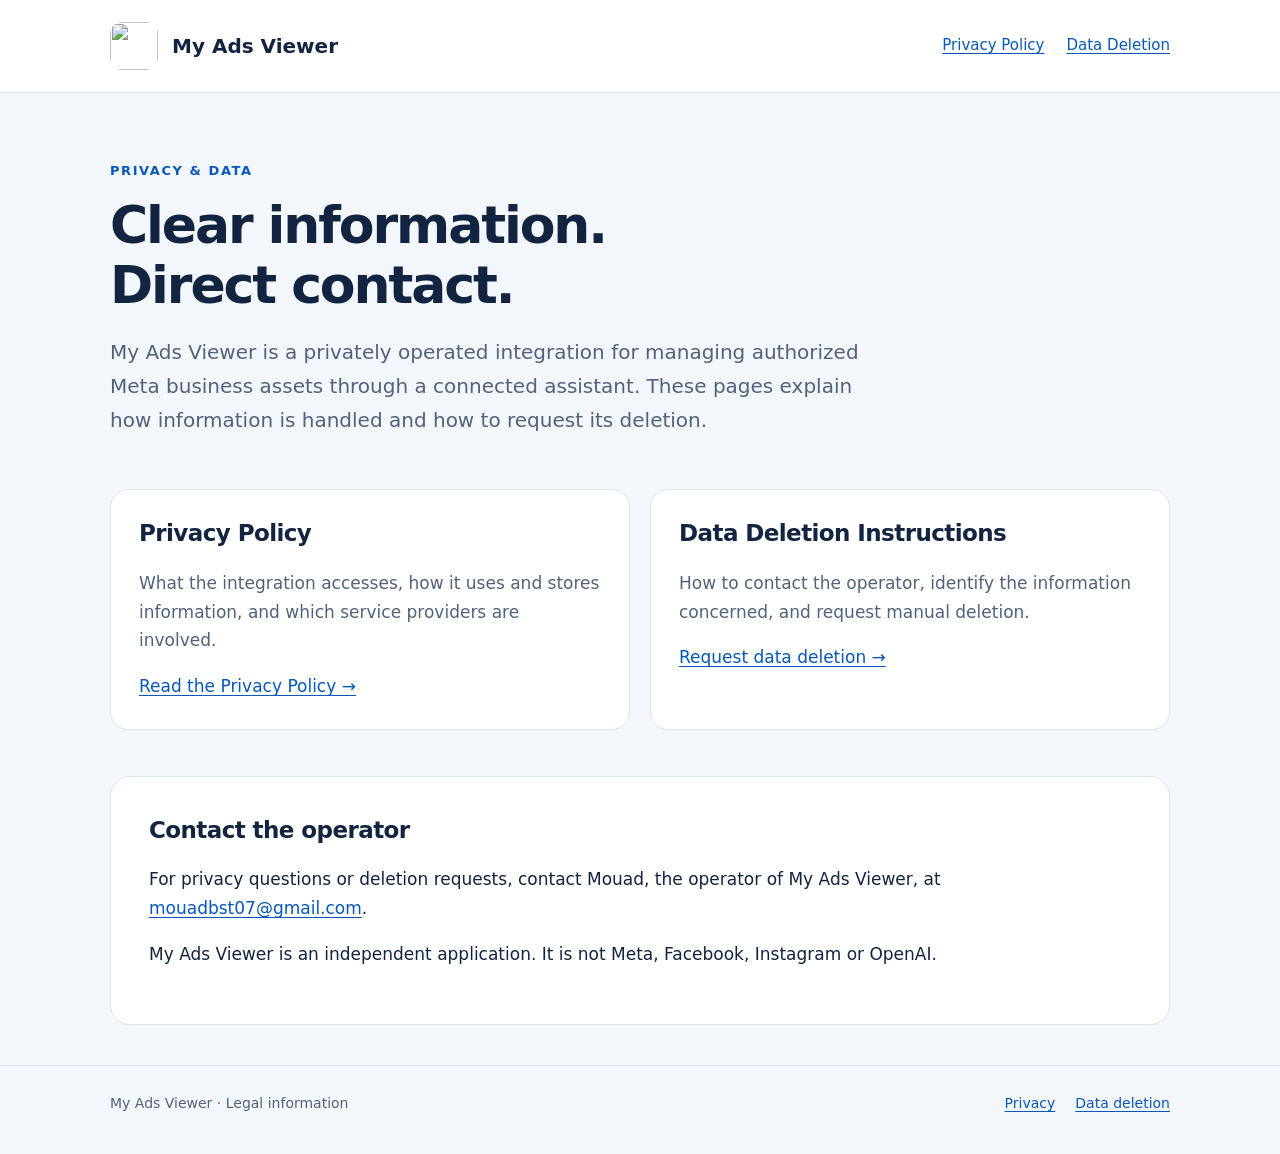
==== docs/index.html @ e9100187 "Add My Ads Viewer public legal pages under docs; preserve existing repository" ====
<!doctype html><html lang="en"><head><meta charset="utf-8"><meta name="viewport" content="width=device-width,initial-scale=1"><title>My Ads Viewer — Privacy &amp; Data</title><meta name="description" content="Privacy and data-deletion information for My Ads Viewer, a privately operated Meta business-management integration."><link rel="stylesheet" href="assets/site.css"><link rel="icon" type="image/png" href="assets/my-ads-viewer-icon-1024.png"></head><body><a class="skip" href="#main">Skip to content</a><header><div class="wrap top"><a class="brand" href="./"><img src="assets/my-ads-viewer-icon-1024.png" alt="" width="48" height="48">My Ads Viewer</a><nav aria-label="Main navigation"><a href="privacy/">Privacy Policy</a><a href="data-deletion/">Data Deletion</a></nav></div></header><main id="main" class="wrap"><div class="hero"><span class="eyebrow">Privacy &amp; data</span><h1>Clear information.<br>Direct contact.</h1><p class="intro">My Ads Viewer is a privately operated integration for managing authorized Meta business assets through a connected assistant. These pages explain how information is handled and how to request its deletion.</p></div><div class="cards"><article class="card"><h2>Privacy Policy</h2><p>What the integration accesses, how it uses and stores information, and which service providers are involved.</p><a href="privacy/">Read the Privacy Policy →</a></article><article class="card"><h2>Data Deletion Instructions</h2><p>How to contact the operator, identify the information concerned, and request manual deletion.</p><a href="data-deletion/">Request data deletion →</a></article></div><div class="content"><h2>Contact the operator</h2><p>For privacy questions or deletion requests, contact Mouad, the operator of My Ads Viewer, at <a href="mailto:mouadbst07@gmail.com">mouadbst07@gmail.com</a>.</p><p>My Ads Viewer is an independent application. It is not Meta, Facebook, Instagram or OpenAI.</p></div></main><footer><div class="wrap foot"><span>My Ads Viewer · Legal information</span><nav aria-label="Footer"><a href="privacy/">Privacy</a><a href="data-deletion/">Data deletion</a></nav></div></footer></body></html>
---- docs/assets/site.css ----
:root{color-scheme:light;--ink:#132440;--muted:#52627b;--line:#dbe4ef;--blue:#0758ba;--paper:#fff;--bg:#f3f7fc}*{box-sizing:border-box}html{scroll-behavior:smooth}body{margin:0;background:var(--bg);color:var(--ink);font:17px/1.7 system-ui,-apple-system,BlinkMacSystemFont,"Segoe UI",sans-serif}a{color:var(--blue);text-underline-offset:.2em}a:hover{text-decoration-thickness:2px}a:focus-visible{outline:3px solid #167aff;outline-offset:5px;border-radius:2px}.skip{position:absolute;left:1rem;top:-5rem;background:#fff;padding:.6rem}.skip:focus{top:1rem}.wrap{width:min(1060px,calc(100% - 40px));margin:auto}header{background:#fff;border-bottom:1px solid var(--line)}.top{display:flex;align-items:center;justify-content:space-between;gap:24px;padding:22px 0}.brand{display:flex;align-items:center;gap:14px;text-decoration:none;color:var(--ink);font-size:20px;font-weight:750}.brand img{width:48px;height:48px;border-radius:12px}.top nav{display:flex;gap:22px;flex-wrap:wrap;font-size:15px}.hero{padding:62px 0 32px}.eyebrow{color:var(--blue);font-weight:750;font-size:13px;text-transform:uppercase;letter-spacing:.12em}h1{font-size:clamp(32px,5vw,52px);line-height:1.15;letter-spacing:-.04em;margin:12px 0 20px}h2{font-size:23px;line-height:1.35;letter-spacing:-.025em;margin-top:0}h3{font-size:18px}.intro{font-size:20px;max-width:770px;color:var(--muted)}.date{font-size:14px;color:var(--muted)}.content{background:#fff;border:1px solid var(--line);border-radius:20px;padding:38px;margin:0 0 40px;overflow-wrap:anywhere}.content section+section{border-top:1px solid var(--line);padding-top:28px;margin-top:28px}.content p{max-width:850px}li+li{margin-top:8px}.note{background:#edf5ff;border-left:4px solid #1974d2;padding:18px 22px;border-radius:0 12px 12px 0}.cards{display:grid;grid-template-columns:1fr 1fr;gap:20px;margin-bottom:46px}.card{background:#fff;border:1px solid var(--line);border-radius:18px;padding:28px}.card p{color:var(--muted)}footer{border-top:1px solid var(--line);padding:26px 0 38px;color:var(--muted);font-size:14px}.foot{display:flex;justify-content:space-between;gap:20px;flex-wrap:wrap}.foot nav{display:flex;gap:20px}@media(max-width:640px){.wrap{width:calc(100% - 28px)}.top{align-items:flex-start;flex-direction:column;gap:14px}.hero{padding-top:36px}.content{padding:23px;border-radius:15px}.intro{font-size:18px}.cards{grid-template-columns:1fr}.brand{font-size:18px}.top nav{gap:18px}h2{font-size:21px}}
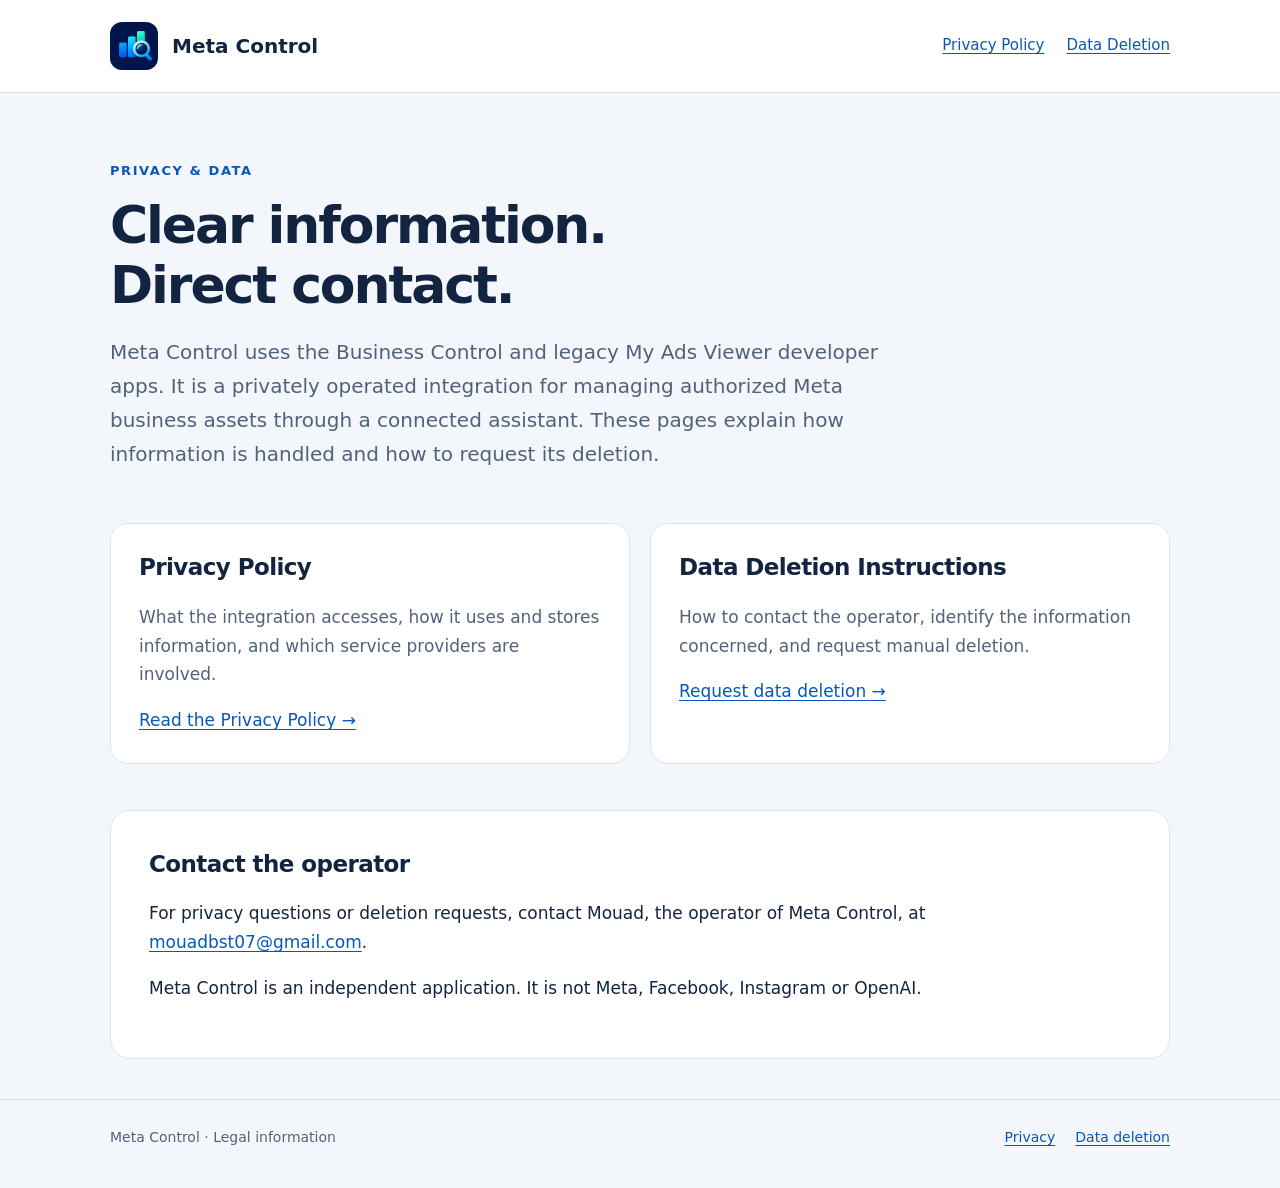
==== commit 49c242c1: "Clarify authorized public Meta Control information covers Business Control and legacy app" ====
--- a/docs/index.html
+++ b/docs/index.html
@@ -1 +1 @@
-<!doctype html><html lang="en"><head><meta charset="utf-8"><meta name="viewport" content="width=device-width,initial-scale=1"><title>My Ads Viewer — Privacy &amp; Data</title><meta name="description" content="Privacy and data-deletion information for My Ads Viewer, a privately operated Meta business-management integration."><link rel="stylesheet" href="assets/site.css"><link rel="icon" type="image/png" href="assets/my-ads-viewer-icon-1024.png"></head><body><a class="skip" href="#main">Skip to content</a><header><div class="wrap top"><a class="brand" href="./"><img src="assets/my-ads-viewer-icon-1024.png" alt="" width="48" height="48">My Ads Viewer</a><nav aria-label="Main navigation"><a href="privacy/">Privacy Policy</a><a href="data-deletion/">Data Deletion</a></nav></div></header><main id="main" class="wrap"><div class="hero"><span class="eyebrow">Privacy &amp; data</span><h1>Clear information.<br>Direct contact.</h1><p class="intro">My Ads Viewer is a privately operated integration for managing authorized Meta business assets through a connected assistant. These pages explain how information is handled and how to request its deletion.</p></div><div class="cards"><article class="card"><h2>Privacy Policy</h2><p>What the integration accesses, how it uses and stores information, and which service providers are involved.</p><a href="privacy/">Read the Privacy Policy →</a></article><article class="card"><h2>Data Deletion Instructions</h2><p>How to contact the operator, identify the information concerned, and request manual deletion.</p><a href="data-deletion/">Request data deletion →</a></article></div><div class="content"><h2>Contact the operator</h2><p>For privacy questions or deletion requests, contact Mouad, the operator of My Ads Viewer, at <a href="mailto:mouadbst07@gmail.com">mouadbst07@gmail.com</a>.</p><p>My Ads Viewer is an independent application. It is not Meta, Facebook, Instagram or OpenAI.</p></div></main><footer><div class="wrap foot"><span>My Ads Viewer · Legal information</span><nav aria-label="Footer"><a href="privacy/">Privacy</a><a href="data-deletion/">Data deletion</a></nav></div></footer></body></html>
+<!doctype html><html lang="en"><head><meta charset="utf-8"><meta name="viewport" content="width=device-width,initial-scale=1"><title>Meta Control — Privacy &amp; Data</title><meta name="description" content="Privacy and data-deletion information for Meta Control, a privately operated Meta business-management integration."><link rel="stylesheet" href="assets/site.css"><link rel="icon" type="image/png" href="assets/my-ads-viewer-icon-1024.png"></head><body><a class="skip" href="#main">Skip to content</a><header><div class="wrap top"><a class="brand" href="./"><img src="assets/my-ads-viewer-icon-1024.png" alt="" width="48" height="48">Meta Control</a><nav aria-label="Main navigation"><a href="privacy/">Privacy Policy</a><a href="data-deletion/">Data Deletion</a></nav></div></header><main id="main" class="wrap"><div class="hero"><span class="eyebrow">Privacy &amp; data</span><h1>Clear information.<br>Direct contact.</h1><p class="intro">Meta Control uses the Business Control and legacy My Ads Viewer developer apps. It is a privately operated integration for managing authorized Meta business assets through a connected assistant. These pages explain how information is handled and how to request its deletion.</p></div><div class="cards"><article class="card"><h2>Privacy Policy</h2><p>What the integration accesses, how it uses and stores information, and which service providers are involved.</p><a href="privacy/">Read the Privacy Policy →</a></article><article class="card"><h2>Data Deletion Instructions</h2><p>How to contact the operator, identify the information concerned, and request manual deletion.</p><a href="data-deletion/">Request data deletion →</a></article></div><div class="content"><h2>Contact the operator</h2><p>For privacy questions or deletion requests, contact Mouad, the operator of Meta Control, at <a href="mailto:mouadbst07@gmail.com">mouadbst07@gmail.com</a>.</p><p>Meta Control is an independent application. It is not Meta, Facebook, Instagram or OpenAI.</p></div></main><footer><div class="wrap foot"><span>Meta Control · Legal information</span><nav aria-label="Footer"><a href="privacy/">Privacy</a><a href="data-deletion/">Data deletion</a></nav></div></footer></body></html>
